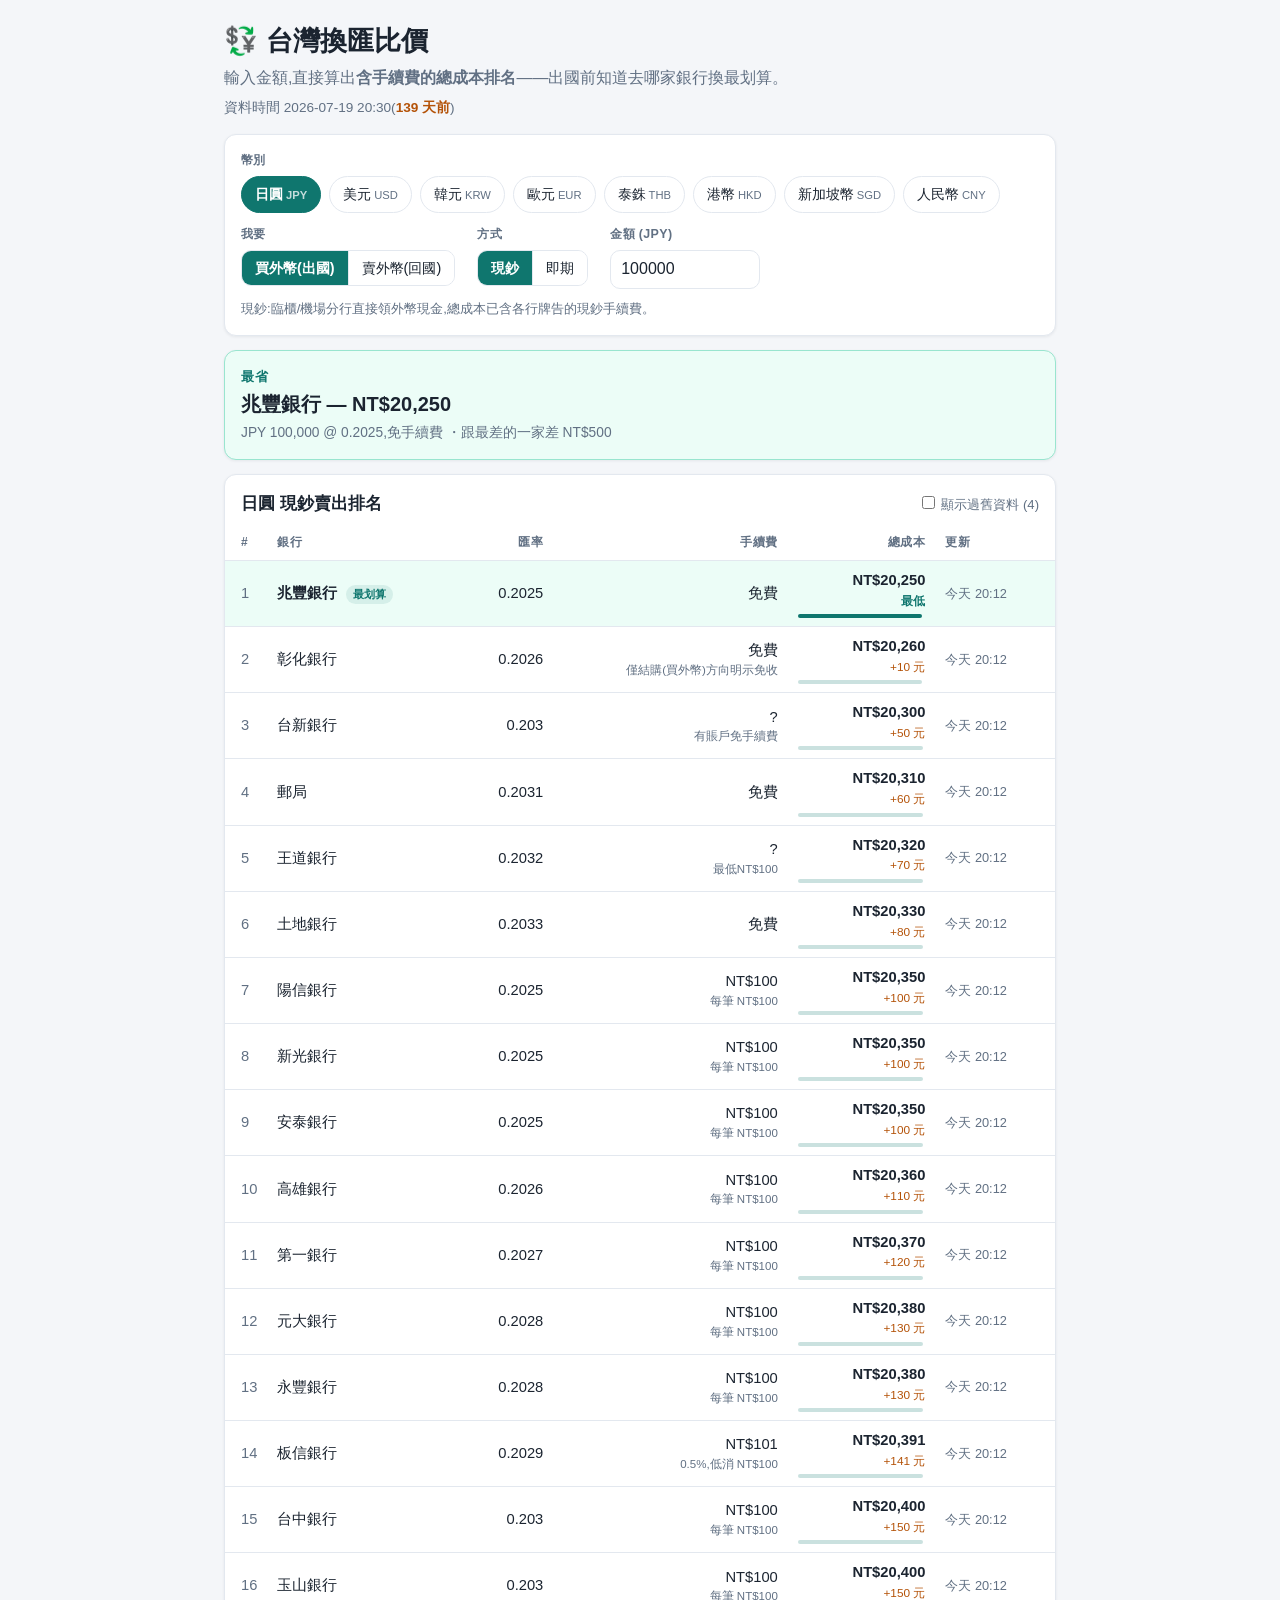
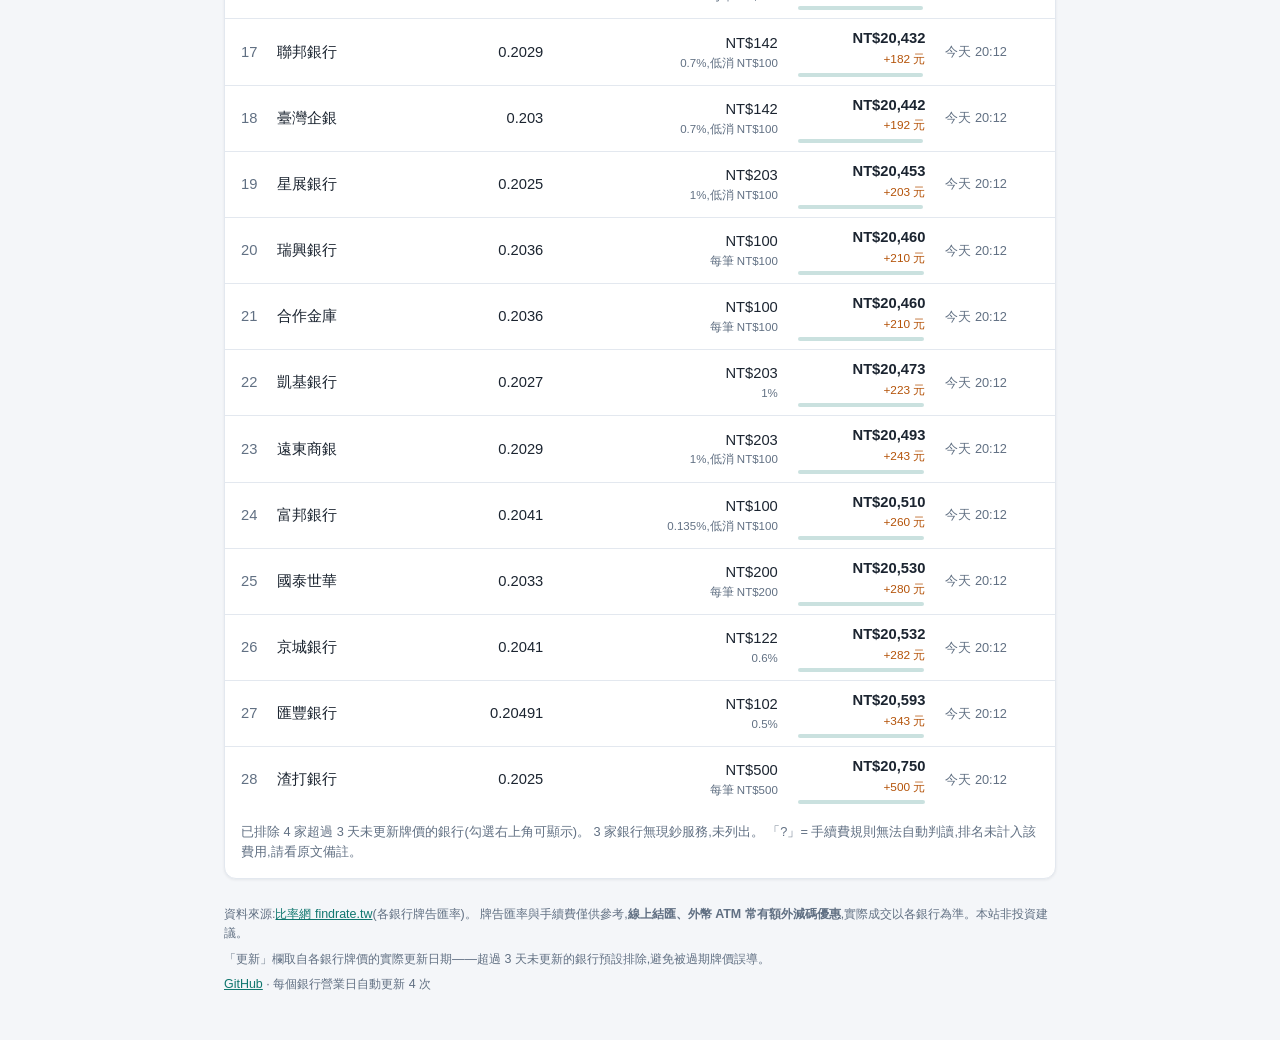
==== site/index.html @ 53cf7e86 "taiwan-fx-rates v1: total-cost FX comparison across ~35 Taiwan banks Scraper (requests+bs4) pulls pe" ====
<!DOCTYPE html>
<html lang="zh-Hant">
<head>
<meta charset="utf-8">
<meta name="viewport" content="width=device-width, initial-scale=1">
<meta name="description" content="比較台灣各銀行牌告匯率與手續費,輸入金額直接算出含手續費總成本排名,出國換匯不吃虧。">
<title>台灣換匯比價 — 哪家銀行換外幣最划算?</title>
<link rel="icon" href="data:image/svg+xml,<svg xmlns='http://www.w3.org/2000/svg' viewBox='0 0 100 100'><text y='.9em' font-size='90'>💱</text></svg>">
<link rel="stylesheet" href="style.css">
</head>
<body>
<header class="page-head">
  <h1>💱 台灣換匯比價</h1>
  <p class="tagline">輸入金額,直接算出<strong>含手續費的總成本排名</strong>——出國前知道去哪家銀行換最划算。</p>
  <p class="freshness" id="freshness">資料載入中…</p>
</header>

<main>
  <section class="controls card">
    <div class="control-group">
      <span class="control-label">幣別</span>
      <div class="chips" id="currency-chips" role="tablist"></div>
    </div>
    <div class="control-row">
      <div class="control-group">
        <span class="control-label">我要</span>
        <div class="segmented" id="direction-seg">
          <button data-value="buy" class="active">買外幣(出國)</button>
          <button data-value="sell">賣外幣(回國)</button>
        </div>
      </div>
      <div class="control-group">
        <span class="control-label">方式</span>
        <div class="segmented" id="channel-seg">
          <button data-value="cash" class="active">現鈔</button>
          <button data-value="spot">即期</button>
        </div>
      </div>
      <div class="control-group">
        <label class="control-label" for="amount">金額 <span id="amount-unit"></span></label>
        <input type="number" id="amount" min="0" step="any" inputmode="decimal">
      </div>
    </div>
    <p class="channel-hint" id="channel-hint"></p>
  </section>

  <section class="best card" id="best-card" hidden></section>

  <section class="card table-card">
    <div class="table-head">
      <h2 id="table-title"></h2>
      <label class="stale-toggle"><input type="checkbox" id="show-stale"> 顯示過舊資料 (<span id="stale-count">0</span>)</label>
    </div>
    <div class="table-wrap">
      <table id="rate-table">
        <thead>
          <tr>
            <th class="col-rank">#</th>
            <th>銀行</th>
            <th class="num">匯率</th>
            <th class="num col-fee">手續費</th>
            <th class="num" id="total-th">總成本</th>
            <th class="col-updated">更新</th>
          </tr>
        </thead>
        <tbody id="table-body"></tbody>
      </table>
    </div>
    <p class="table-note" id="table-note"></p>
  </section>
</main>

<footer class="page-foot">
  <p>資料來源:<a id="source-link" href="https://www.findrate.tw/" target="_blank" rel="noopener">比率網 findrate.tw</a>(各銀行牌告匯率)。
  牌告匯率與手續費僅供參考,<strong>線上結匯、外幣 ATM 常有額外減碼優惠</strong>,實際成交以各銀行為準。本站非投資建議。</p>
  <p>「更新」欄取自各銀行牌價的實際更新日期——超過 3 天未更新的銀行預設排除,避免被過期牌價誤導。</p>
  <p><a href="https://github.com/Mullerchen910912/taiwan-fx-rates" target="_blank" rel="noopener">GitHub</a> · 每個銀行營業日自動更新 4 次</p>
</footer>

<script src="app.js"></script>
</body>
</html>
---- site/style.css ----
:root {
  --bg: #f4f6f9;
  --card: #ffffff;
  --text: #1b2430;
  --muted: #617083;
  --border: #e3e8ef;
  --accent: #0f766e;
  --accent-contrast: #ffffff;
  --accent-soft: rgba(15, 118, 110, 0.10);
  --best-bg: #ecfdf7;
  --best-border: #99e5cf;
  --bar: rgba(15, 118, 110, 0.22);
  --warn: #b45309;
  --warn-bg: #fef3c7;
  --shadow: 0 1px 3px rgba(16, 24, 40, 0.07);
}
@media (prefers-color-scheme: dark) {
  :root {
    --bg: #0e141b;
    --card: #161e28;
    --text: #e7edf4;
    --muted: #93a1b3;
    --border: #273241;
    --accent: #2dd4bf;
    --accent-contrast: #06211d;
    --accent-soft: rgba(45, 212, 191, 0.14);
    --best-bg: #10302a;
    --best-border: #1f5c4f;
    --bar: rgba(45, 212, 191, 0.25);
    --warn: #fbbf24;
    --warn-bg: rgba(251, 191, 36, 0.14);
    --shadow: none;
  }
}

* { box-sizing: border-box; }
html { -webkit-text-size-adjust: 100%; }
body {
  margin: 0 auto;
  padding: 20px 14px 40px;
  max-width: 860px;
  background: var(--bg);
  color: var(--text);
  font-family: -apple-system, BlinkMacSystemFont, "Segoe UI", "Noto Sans TC", "PingFang TC", "Microsoft JhengHei", sans-serif;
  line-height: 1.55;
}
a { color: var(--accent); }

.page-head h1 { margin: 0 0 4px; font-size: 1.7rem; }
.tagline { margin: 0 0 6px; color: var(--muted); }
.freshness { margin: 0 0 16px; font-size: 0.85rem; color: var(--muted); }
.freshness .old { color: var(--warn); font-weight: 600; }

.card {
  background: var(--card);
  border: 1px solid var(--border);
  border-radius: 12px;
  padding: 16px;
  margin-bottom: 14px;
  box-shadow: var(--shadow);
}

/* ---- controls ---- */
.control-group { margin-bottom: 12px; }
.control-row { display: flex; flex-wrap: wrap; gap: 12px 22px; }
.control-row .control-group { margin-bottom: 0; }
.control-label { display: block; font-size: 0.78rem; font-weight: 700; color: var(--muted); margin-bottom: 6px; letter-spacing: 0.03em; }

.chips { display: flex; flex-wrap: wrap; gap: 8px; }
.chips button, .segmented button {
  font: inherit;
  font-size: 0.9rem;
  padding: 6px 13px;
  border: 1px solid var(--border);
  background: var(--card);
  color: var(--text);
  border-radius: 999px;
  cursor: pointer;
}
.chips button .code { color: var(--muted); font-size: 0.78em; margin-left: 3px; }
.chips button.active, .segmented button.active {
  background: var(--accent);
  border-color: var(--accent);
  color: var(--accent-contrast);
  font-weight: 700;
}
.chips button.active .code { color: inherit; opacity: 0.75; }

.segmented { display: inline-flex; border: 1px solid var(--border); border-radius: 10px; overflow: hidden; }
.segmented button { border: none; border-radius: 0; }
.segmented button + button { border-left: 1px solid var(--border); }

#amount {
  font: inherit;
  font-size: 1rem;
  width: 150px;
  padding: 6px 10px;
  border: 1px solid var(--border);
  border-radius: 10px;
  background: var(--card);
  color: var(--text);
}
#amount:focus { outline: 2px solid var(--accent); outline-offset: 1px; }
.channel-hint { margin: 10px 0 0; font-size: 0.82rem; color: var(--muted); }

/* ---- best card ---- */
.best { background: var(--best-bg); border-color: var(--best-border); }
.best .best-label { font-size: 0.8rem; font-weight: 700; color: var(--accent); letter-spacing: 0.05em; }
.best .best-main { font-size: 1.25rem; font-weight: 800; margin: 2px 0; }
.best .best-sub { font-size: 0.86rem; color: var(--muted); margin: 0; }

/* ---- table ---- */
.table-card { padding: 16px 0 8px; }
.table-head { display: flex; justify-content: space-between; align-items: baseline; flex-wrap: wrap; gap: 6px; padding: 0 16px 8px; }
.table-head h2 { margin: 0; font-size: 1.05rem; }
.stale-toggle { font-size: 0.82rem; color: var(--muted); user-select: none; }
.table-wrap { overflow-x: auto; }
table { width: 100%; border-collapse: collapse; font-size: 0.92rem; }
th, td { padding: 8px 10px; text-align: left; border-top: 1px solid var(--border); }
thead th { border-top: none; font-size: 0.75rem; color: var(--muted); letter-spacing: 0.04em; white-space: nowrap; }
th.num, td.num { text-align: right; font-variant-numeric: tabular-nums; }
th:first-child, td:first-child { padding-left: 16px; }
th:last-child, td:last-child { padding-right: 16px; }
.col-rank { width: 2em; color: var(--muted); }

tr.best-row { background: var(--best-bg); }
tr.best-row td:nth-child(2) { font-weight: 700; }
tr.stale-row { opacity: 0.62; }

td .bank-link { color: inherit; text-decoration: none; }
td .bank-link:hover { text-decoration: underline; color: var(--accent); }

.total-cell { min-width: 108px; }
.total-num { font-weight: 650; }
.diff { display: block; font-size: 0.74rem; color: var(--warn); }
.diff.zero, .diff.good { color: var(--accent); font-weight: 700; }
.bar { height: 4px; border-radius: 2px; background: var(--bar); margin-top: 4px; }
tr.best-row .bar { background: var(--accent); }

.fee-note, .updated-date { display: block; font-size: 0.72rem; color: var(--muted); white-space: nowrap; }
.badge {
  display: inline-block;
  font-size: 0.7rem;
  font-weight: 700;
  padding: 1px 7px;
  border-radius: 999px;
  background: var(--warn-bg);
  color: var(--warn);
  margin-left: 5px;
  white-space: nowrap;
}
.badge-accent { background: var(--accent-soft); color: var(--accent); }
td.updated { font-size: 0.8rem; color: var(--muted); white-space: nowrap; }
td.updated.stale { color: var(--warn); }

.table-note { margin: 10px 16px 8px; font-size: 0.8rem; color: var(--muted); }
.status-msg { padding: 24px 16px; text-align: center; color: var(--muted); }

/* ---- footer ---- */
.page-foot { margin-top: 26px; font-size: 0.78rem; color: var(--muted); }
.page-foot p { margin: 6px 0; }

@media (max-width: 560px) {
  body { padding: 14px 8px 30px; }
  .page-head h1 { font-size: 1.4rem; }
  th, td { padding: 7px 6px; }
  th:first-child, td:first-child { padding-left: 10px; }
  th:last-child, td:last-child { padding-right: 10px; }
  .col-updated, td.updated { display: none; }
  table { font-size: 0.88rem; }
  #amount { width: 130px; }
}
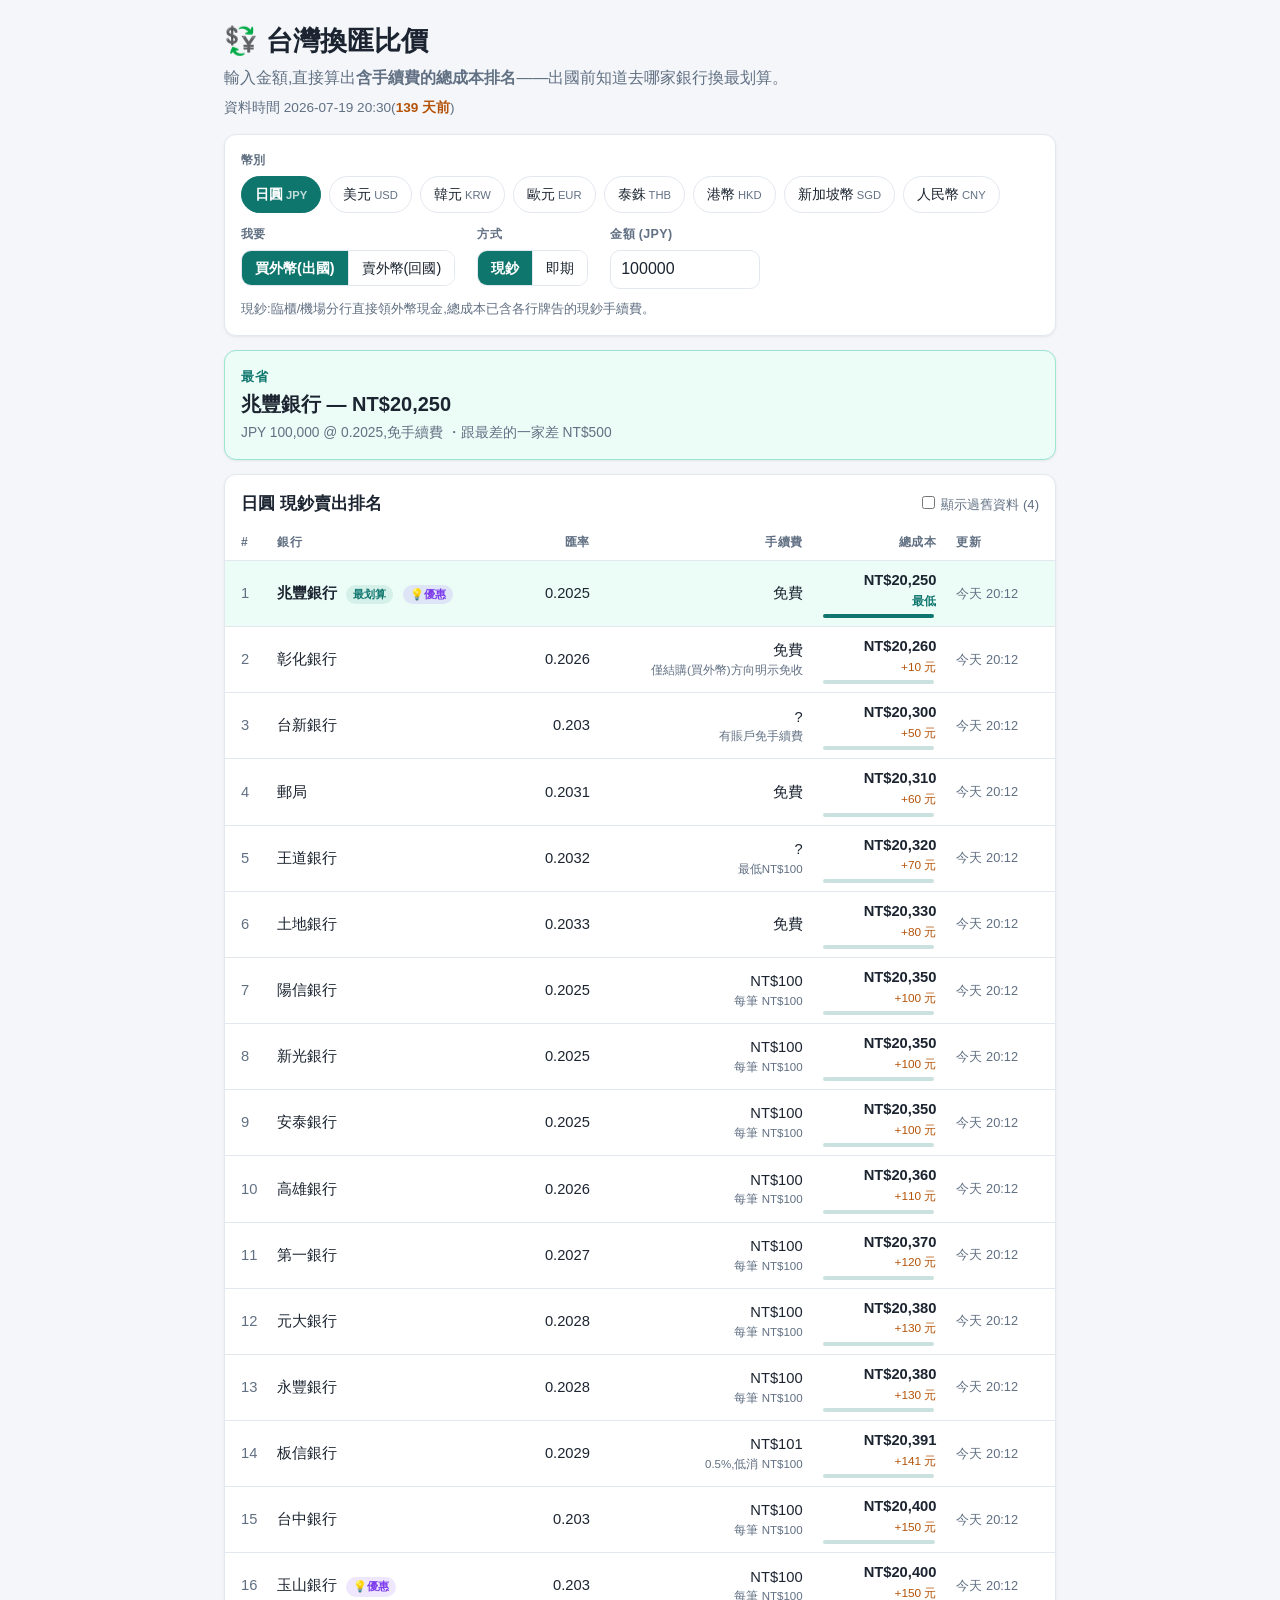
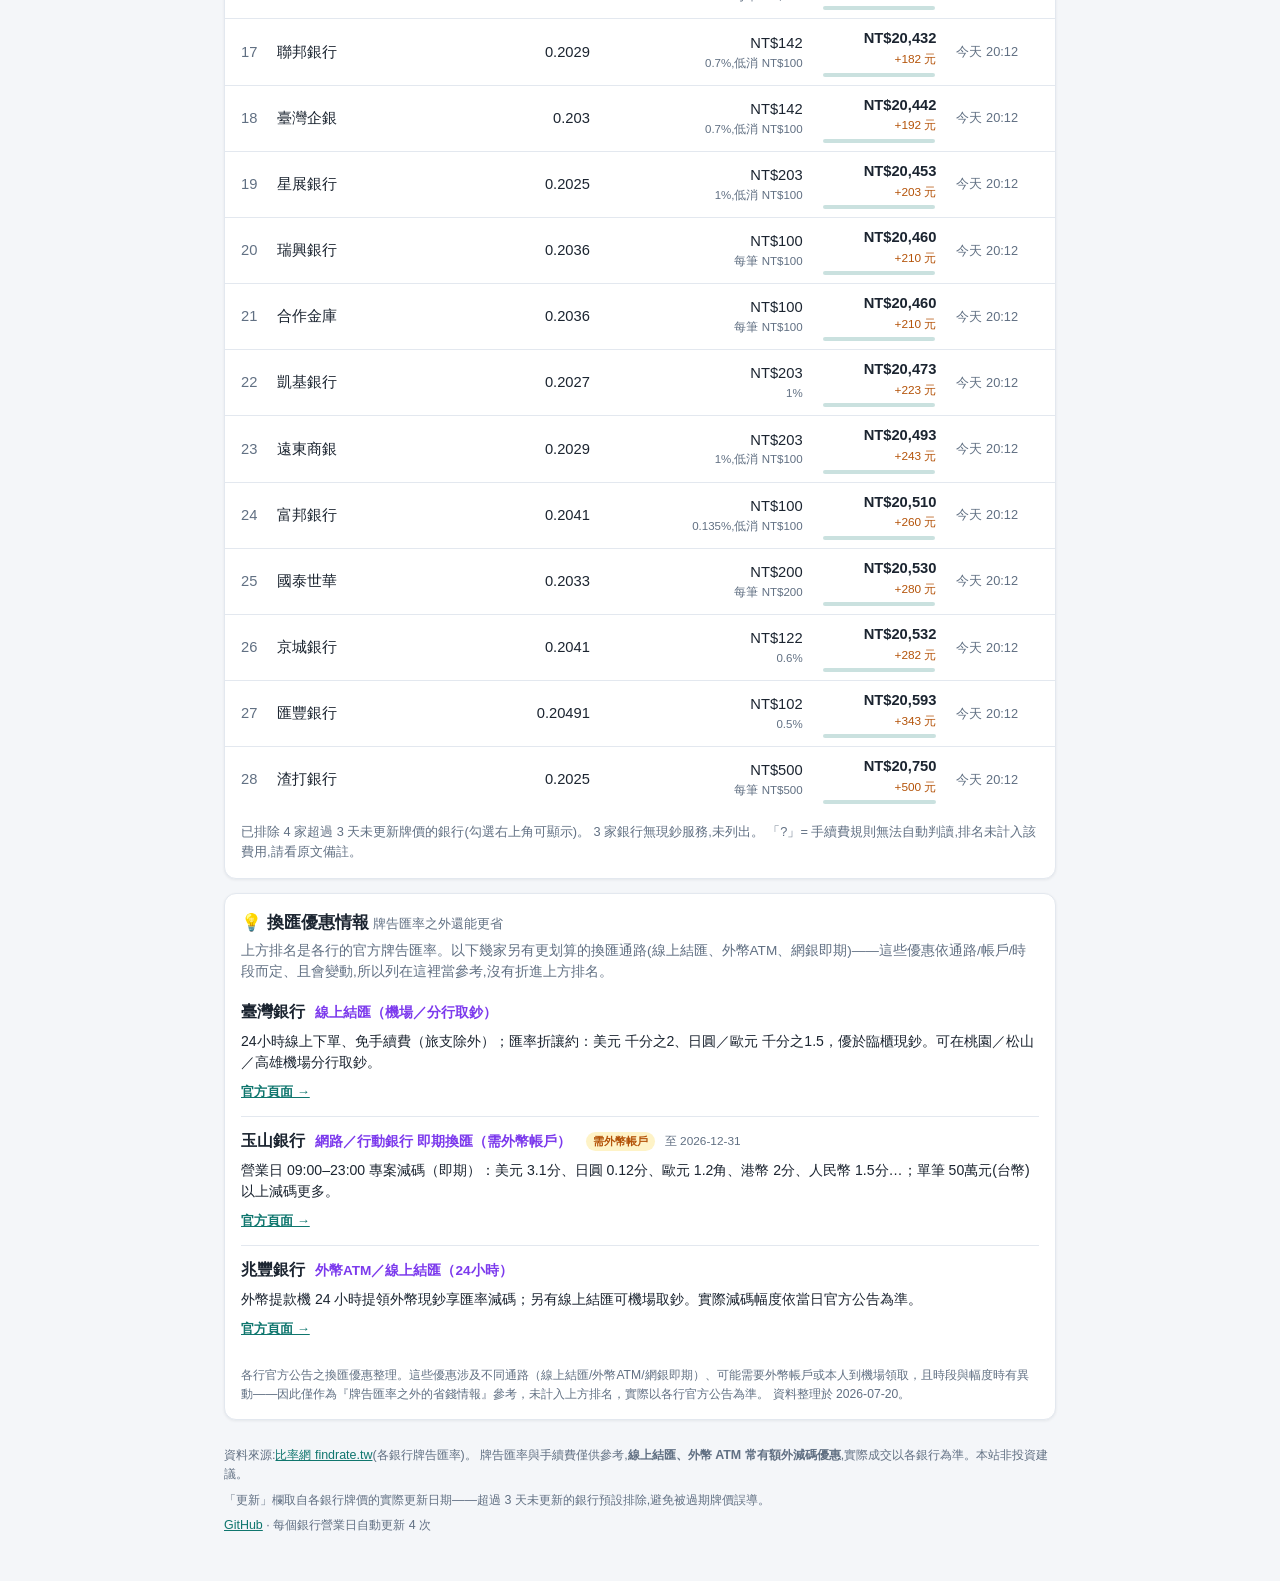
==== commit 830910ee: "feat: FX promotion overlay + refresh data; cross-checked vs bank official rates - data/promos.json: " ====
--- a/site/index.html
+++ b/site/index.html
@@ -68,6 +68,13 @@
     </div>
     <p class="table-note" id="table-note"></p>
   </section>
+
+  <section class="card promos-card" id="promos-card" hidden>
+    <h2 class="promos-title">💡 換匯優惠情報 <span class="promos-sub">牌告匯率之外還能更省</span></h2>
+    <p class="promos-intro" id="promos-intro"></p>
+    <div id="promos-list"></div>
+    <p class="promos-note" id="promos-note"></p>
+  </section>
 </main>
 
 <footer class="page-foot">
--- a/site/style.css
+++ b/site/style.css
@@ -12,6 +12,8 @@
   --bar: rgba(15, 118, 110, 0.22);
   --warn: #b45309;
   --warn-bg: #fef3c7;
+  --promo: #7c3aed;
+  --promo-bg: rgba(124, 58, 237, 0.12);
   --shadow: 0 1px 3px rgba(16, 24, 40, 0.07);
 }
 @media (prefers-color-scheme: dark) {
@@ -29,6 +31,8 @@
     --bar: rgba(45, 212, 191, 0.25);
     --warn: #fbbf24;
     --warn-bg: rgba(251, 191, 36, 0.14);
+    --promo: #c4b5fd;
+    --promo-bg: rgba(167, 139, 250, 0.18);
     --shadow: none;
   }
 }
@@ -150,10 +154,25 @@
   white-space: nowrap;
 }
 .badge-accent { background: var(--accent-soft); color: var(--accent); }
+.badge-promo { background: var(--promo-bg); color: var(--promo); cursor: help; }
 td.updated { font-size: 0.8rem; color: var(--muted); white-space: nowrap; }
 td.updated.stale { color: var(--warn); }
 
 .table-note { margin: 10px 16px 8px; font-size: 0.8rem; color: var(--muted); }
+
+/* ---- promotions ---- */
+.promos-title { margin: 0 0 4px; font-size: 1.05rem; }
+.promos-sub { font-size: 0.8rem; font-weight: 400; color: var(--muted); }
+.promos-intro { margin: 0 0 14px; font-size: 0.85rem; color: var(--muted); }
+.promo { padding: 12px 0; border-top: 1px solid var(--border); }
+.promo:first-of-type { border-top: none; padding-top: 4px; }
+.promo-head { display: flex; flex-wrap: wrap; align-items: center; gap: 6px 10px; }
+.promo-bank { font-weight: 700; }
+.promo-channel { font-size: 0.85rem; color: var(--promo); font-weight: 600; }
+.promo-expiry { font-size: 0.74rem; color: var(--muted); }
+.promo-benefit { margin: 6px 0 6px; font-size: 0.88rem; line-height: 1.5; }
+.promo-link { font-size: 0.82rem; font-weight: 600; }
+.promos-note { margin: 14px 0 0; font-size: 0.76rem; color: var(--muted); line-height: 1.5; }
 .status-msg { padding: 24px 16px; text-align: center; color: var(--muted); }
 
 /* ---- footer ---- */
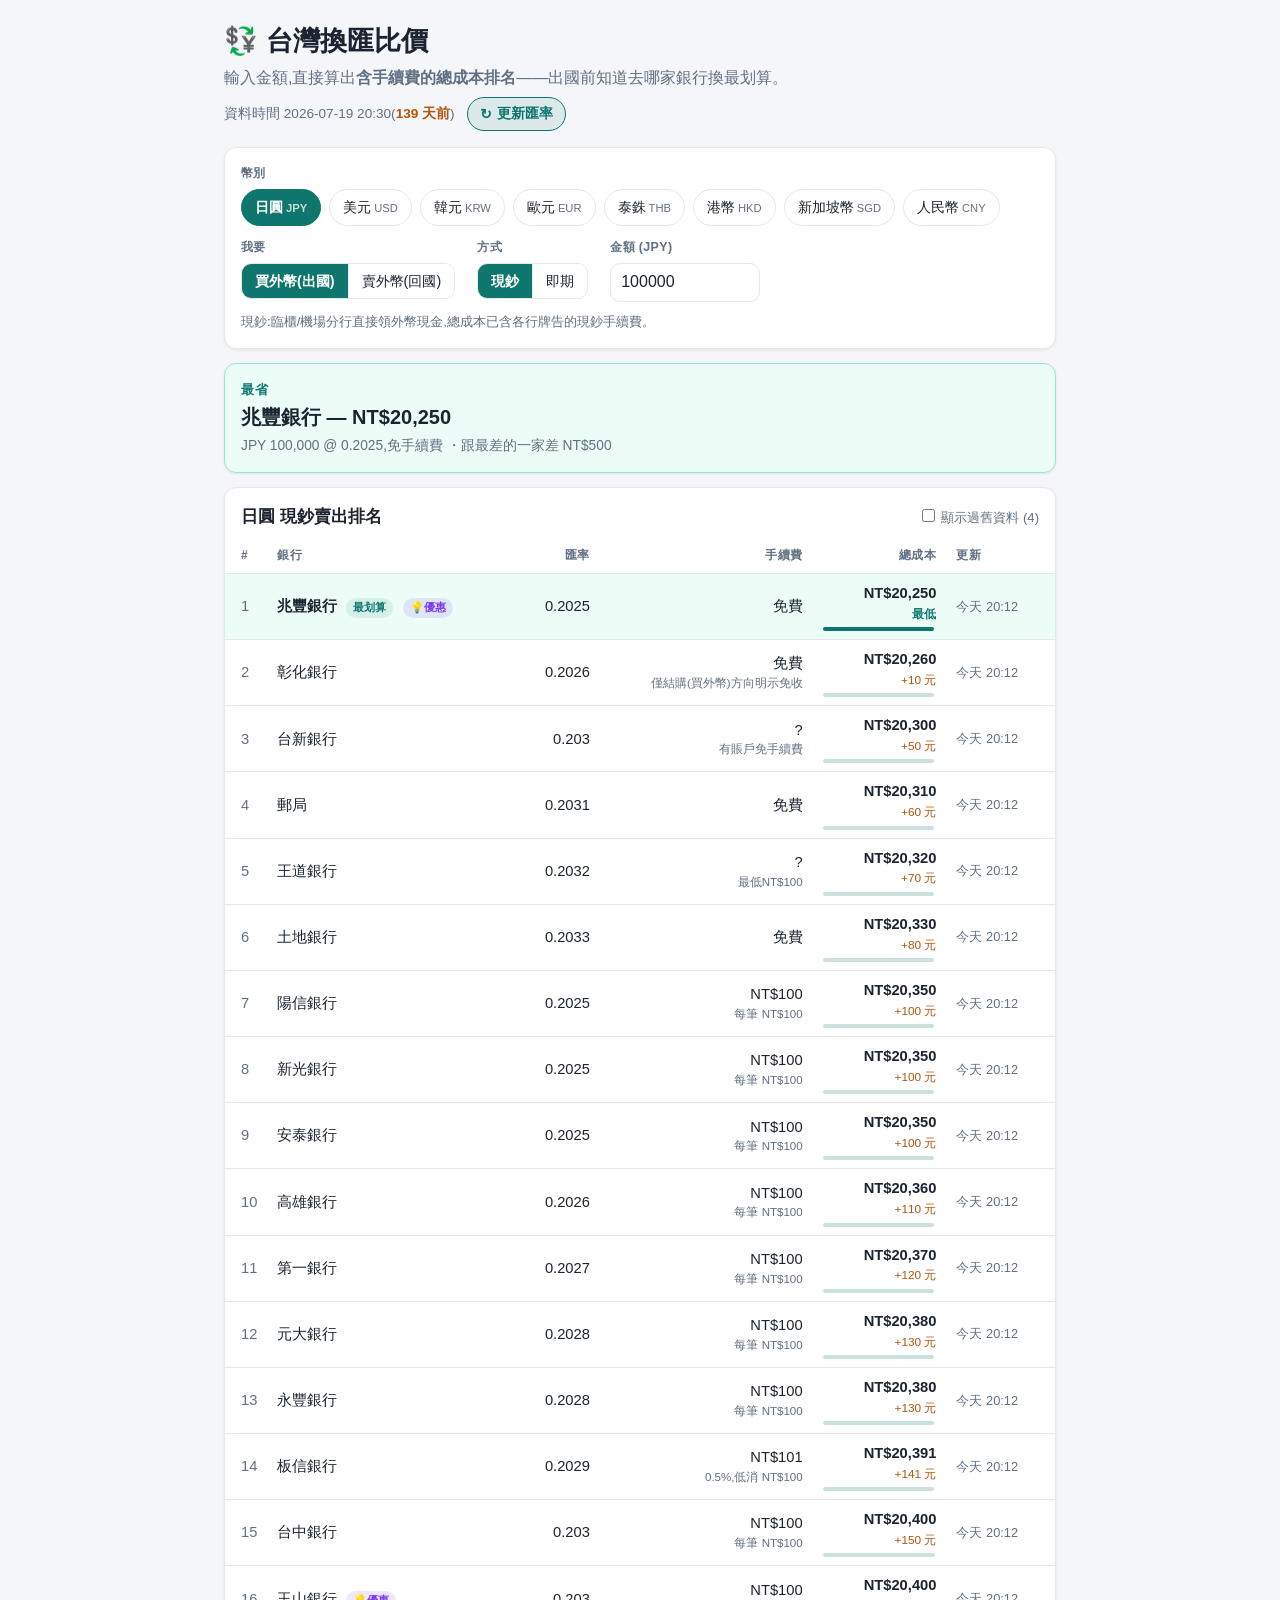
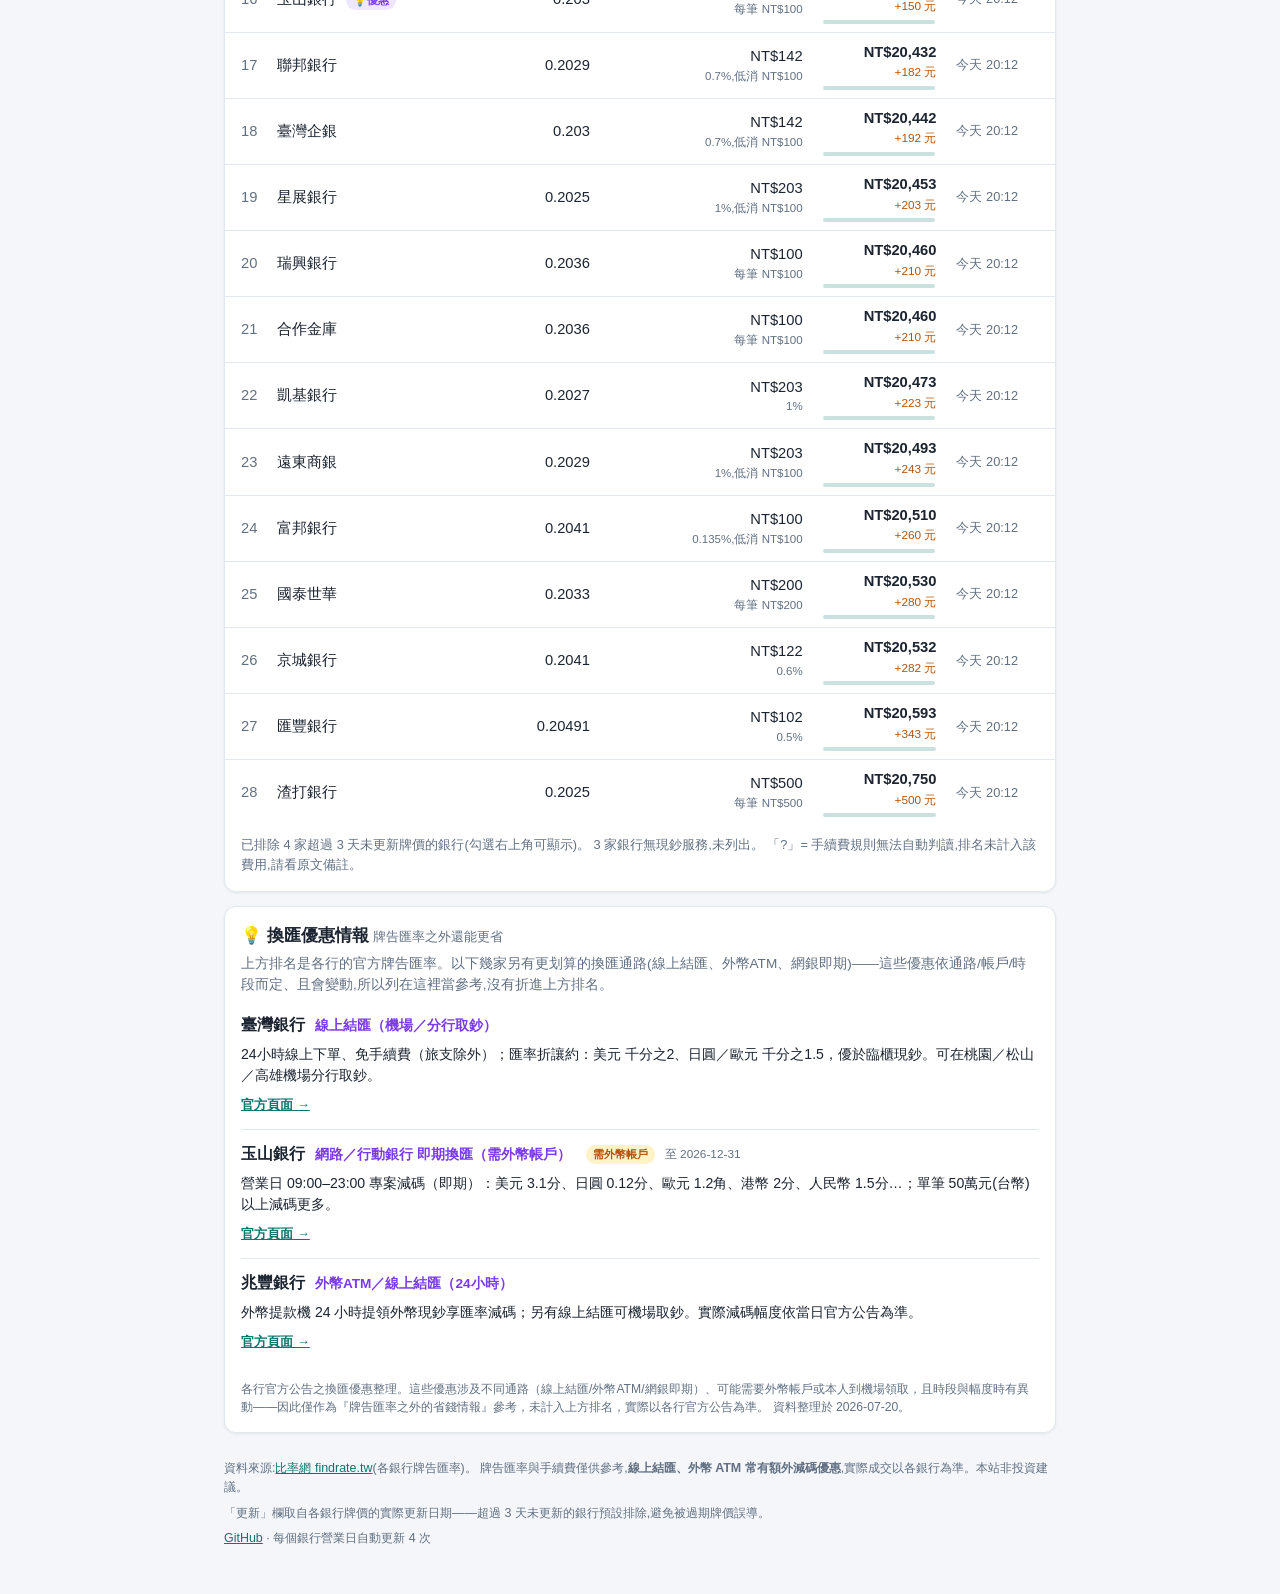
==== commit 5e39ae2a: "feat: manual '更新匯率' refresh button + denser scrape schedule Static Pages can't scrape banks live (CO" ====
--- a/site/index.html
+++ b/site/index.html
@@ -12,7 +12,13 @@
 <header class="page-head">
   <h1>💱 台灣換匯比價</h1>
   <p class="tagline">輸入金額,直接算出<strong>含手續費的總成本排名</strong>——出國前知道去哪家銀行換最划算。</p>
-  <p class="freshness" id="freshness">資料載入中…</p>
+  <div class="freshness-row">
+    <p class="freshness" id="freshness">資料載入中…</p>
+    <button type="button" id="refresh-btn" class="refresh-btn" title="重新抓取最新一次自動更新的牌價">
+      <span class="refresh-icon" aria-hidden="true">↻</span> 更新匯率
+    </button>
+    <span class="refresh-flash" id="refresh-flash" role="status"></span>
+  </div>
 </header>
 
 <main>
--- a/site/style.css
+++ b/site/style.css
@@ -52,8 +52,37 @@
 
 .page-head h1 { margin: 0 0 4px; font-size: 1.7rem; }
 .tagline { margin: 0 0 6px; color: var(--muted); }
-.freshness { margin: 0 0 16px; font-size: 0.85rem; color: var(--muted); }
+.freshness-row { display: flex; align-items: center; flex-wrap: wrap; gap: 8px 12px; margin-bottom: 16px; }
+.freshness { margin: 0; font-size: 0.85rem; color: var(--muted); }
 .freshness .old { color: var(--warn); font-weight: 600; }
+
+.refresh-btn {
+  font: inherit;
+  font-size: 0.85rem;
+  font-weight: 600;
+  display: inline-flex;
+  align-items: center;
+  gap: 5px;
+  padding: 5px 12px;
+  border: 1px solid var(--accent);
+  background: var(--accent-soft);
+  color: var(--accent);
+  border-radius: 999px;
+  cursor: pointer;
+}
+.refresh-btn:hover { background: var(--accent); color: var(--accent-contrast); }
+.refresh-btn:disabled { opacity: 0.6; cursor: default; }
+.refresh-icon { display: inline-block; font-size: 1.05em; }
+.refresh-btn.loading .refresh-icon { animation: spin 0.7s linear infinite; }
+@keyframes spin { to { transform: rotate(360deg); } }
+
+.refresh-flash { font-size: 0.8rem; opacity: 0; transition: opacity 0.25s; }
+.refresh-flash.show { opacity: 1; }
+.refresh-flash.ok { color: var(--accent); }
+.refresh-flash.err { color: var(--warn); }
+@media (prefers-reduced-motion: reduce) {
+  .refresh-btn.loading .refresh-icon { animation: none; }
+}
 
 .card {
   background: var(--card);
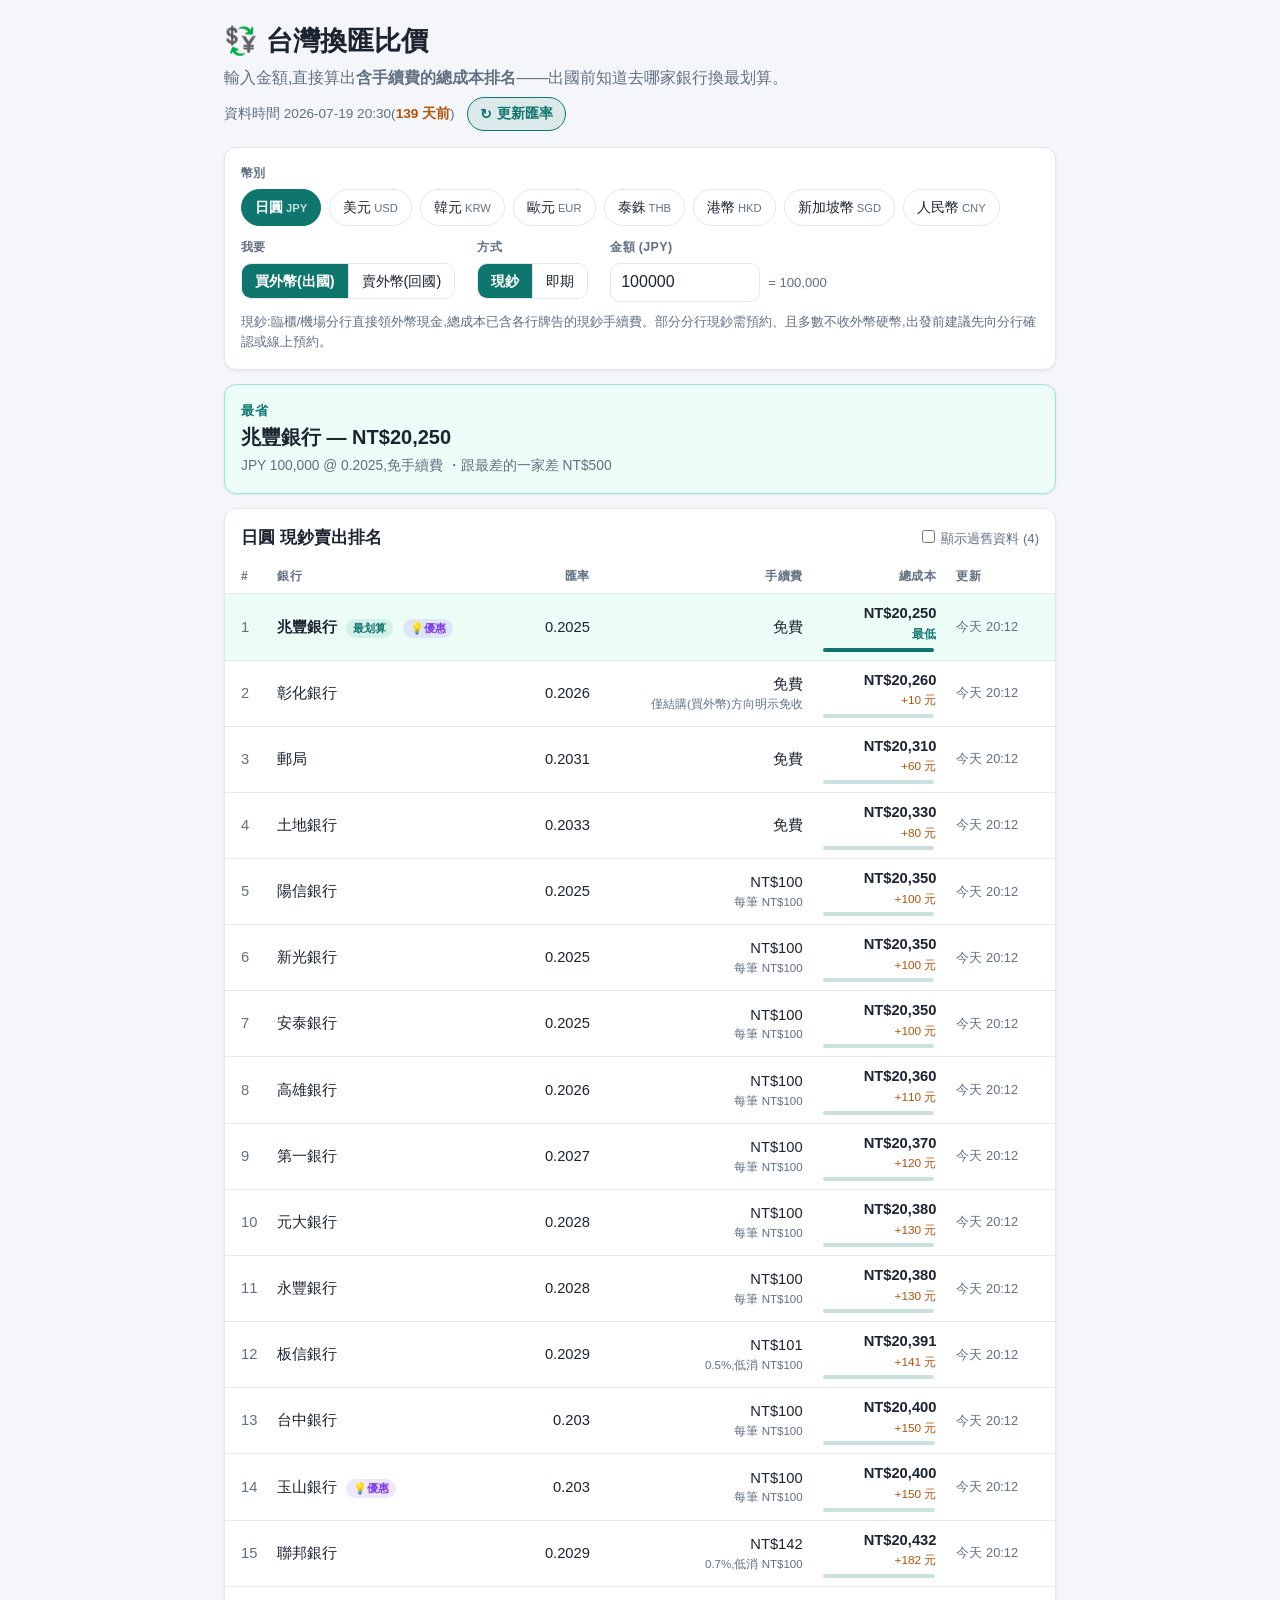
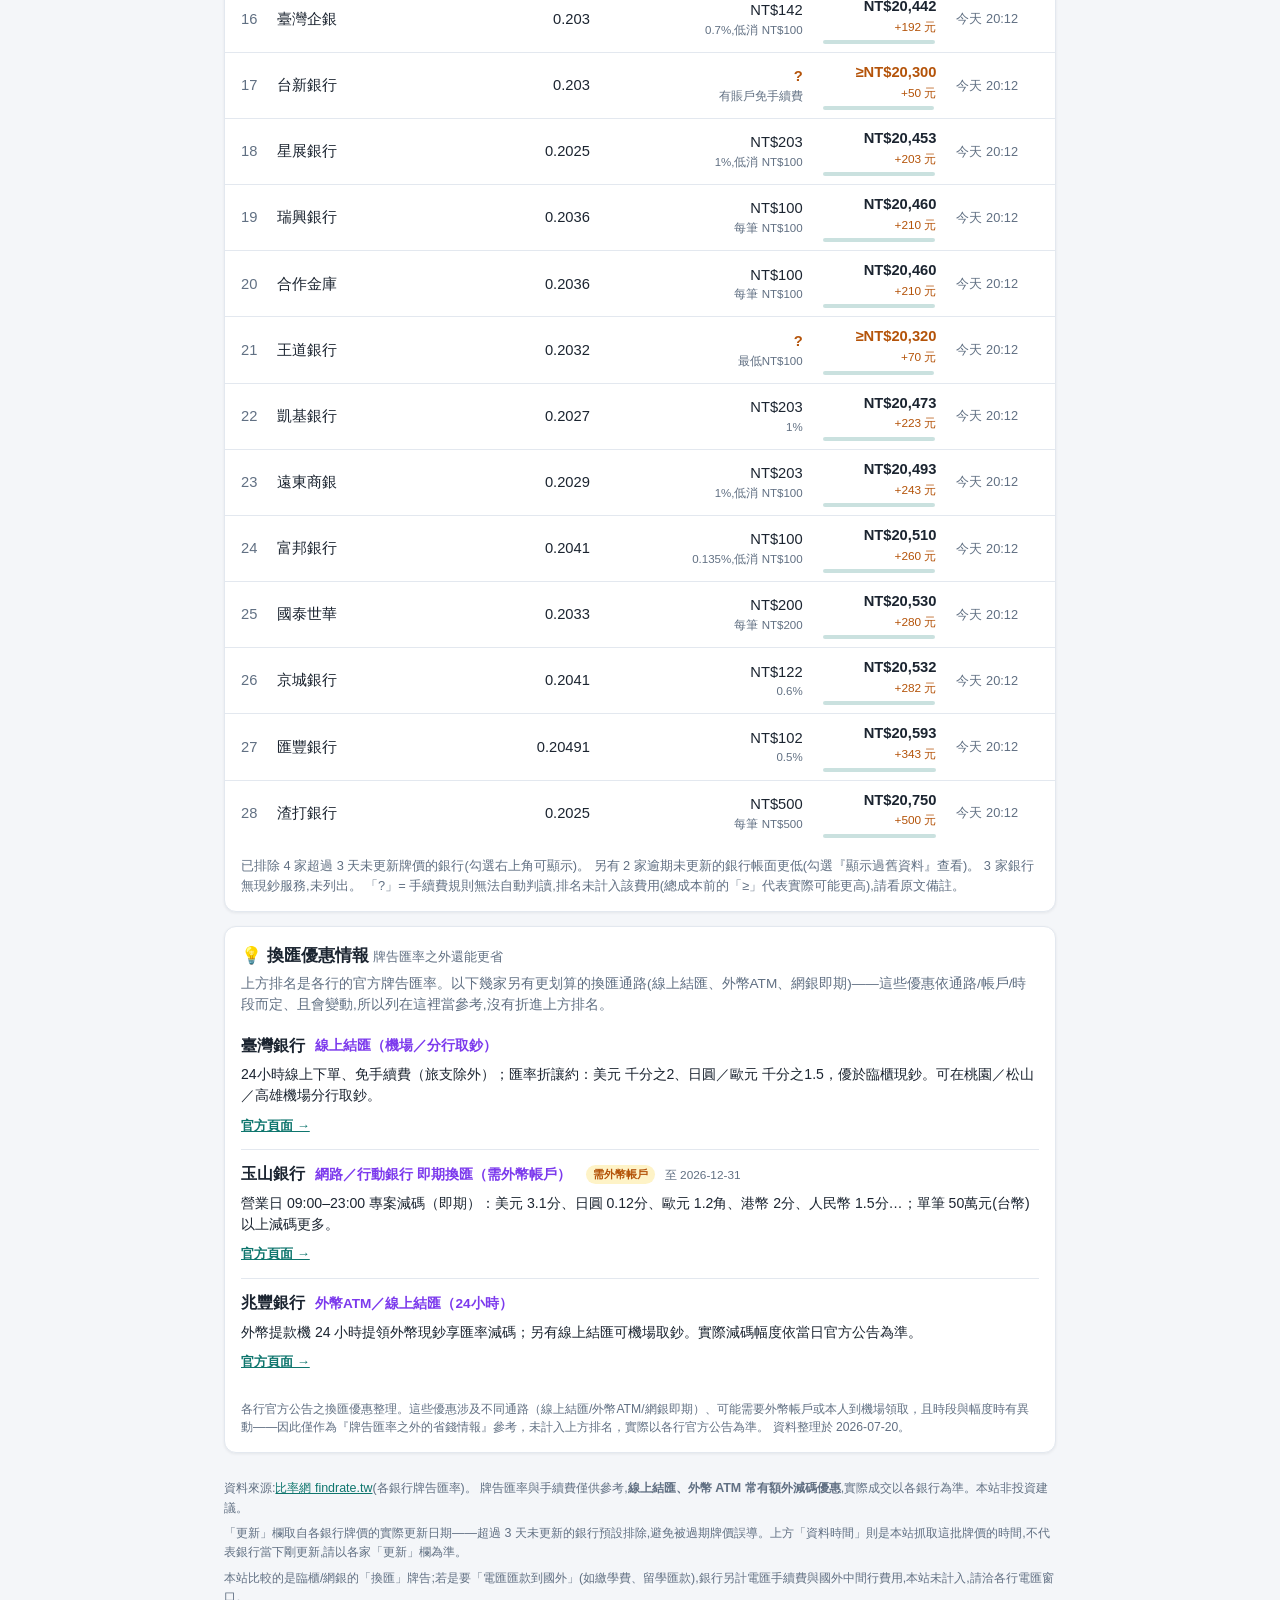
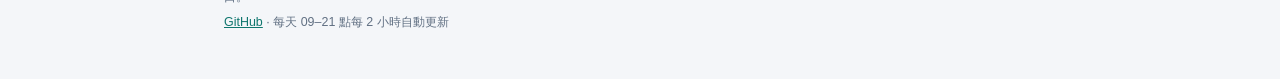
==== commit 1e23fd4a: "ux: fixes from 4 simulated-user reviews - fee-unconfirmed banks no longer fake a win: '最省' card reco" ====
--- a/site/index.html
+++ b/site/index.html
@@ -44,7 +44,10 @@
       </div>
       <div class="control-group">
         <label class="control-label" for="amount">金額 <span id="amount-unit"></span></label>
-        <input type="number" id="amount" min="0" step="any" inputmode="decimal">
+        <div class="amount-row">
+          <input type="number" id="amount" min="0" step="any" inputmode="decimal">
+          <span class="amount-formatted" id="amount-formatted"></span>
+        </div>
       </div>
     </div>
     <p class="channel-hint" id="channel-hint"></p>
@@ -86,8 +89,9 @@
 <footer class="page-foot">
   <p>資料來源:<a id="source-link" href="https://www.findrate.tw/" target="_blank" rel="noopener">比率網 findrate.tw</a>(各銀行牌告匯率)。
   牌告匯率與手續費僅供參考,<strong>線上結匯、外幣 ATM 常有額外減碼優惠</strong>,實際成交以各銀行為準。本站非投資建議。</p>
-  <p>「更新」欄取自各銀行牌價的實際更新日期——超過 3 天未更新的銀行預設排除,避免被過期牌價誤導。</p>
-  <p><a href="https://github.com/Mullerchen910912/taiwan-fx-rates" target="_blank" rel="noopener">GitHub</a> · 每個銀行營業日自動更新 4 次</p>
+  <p>「更新」欄取自各銀行牌價的實際更新日期——超過 3 天未更新的銀行預設排除,避免被過期牌價誤導。上方「資料時間」則是本站抓取這批牌價的時間,不代表銀行當下剛更新,請以各家「更新」欄為準。</p>
+  <p>本站比較的是臨櫃/網銀的「換匯」牌告;若是要「電匯匯款到國外」(如繳學費、留學匯款),銀行另計電匯手續費與國外中間行費用,本站未計入,請洽各行電匯窗口。</p>
+  <p><a href="https://github.com/Mullerchen910912/taiwan-fx-rates" target="_blank" rel="noopener">GitHub</a> · 每天 09–21 點每 2 小時自動更新</p>
 </footer>
 
 <script src="app.js"></script>
--- a/site/style.css
+++ b/site/style.css
@@ -134,6 +134,8 @@
   color: var(--text);
 }
 #amount:focus { outline: 2px solid var(--accent); outline-offset: 1px; }
+.amount-row { display: inline-flex; align-items: baseline; gap: 8px; flex-wrap: wrap; }
+.amount-formatted { font-size: 0.82rem; color: var(--muted); white-space: nowrap; }
 .channel-hint { margin: 10px 0 0; font-size: 0.82rem; color: var(--muted); }
 
 /* ---- best card ---- */
@@ -141,6 +143,7 @@
 .best .best-label { font-size: 0.8rem; font-weight: 700; color: var(--accent); letter-spacing: 0.05em; }
 .best .best-main { font-size: 1.25rem; font-weight: 800; margin: 2px 0; }
 .best .best-sub { font-size: 0.86rem; color: var(--muted); margin: 0; }
+.best .best-warn { font-size: 0.82rem; color: var(--warn); font-weight: 600; margin: 8px 0 0; }
 
 /* ---- table ---- */
 .table-card { padding: 16px 0 8px; }
@@ -169,6 +172,10 @@
 .diff.zero, .diff.good { color: var(--accent); font-weight: 700; }
 .bar { height: 4px; border-radius: 2px; background: var(--bar); margin-top: 4px; }
 tr.best-row .bar { background: var(--accent); }
+
+/* Fee-unconfirmed ("?") rows: the fee mark and the total both need to read
+   as "uncertain, could be higher" rather than "free"/"cheapest". */
+.cost-unsure { color: var(--warn); font-weight: 700; cursor: help; }
 
 .fee-note, .updated-date { display: block; font-size: 0.72rem; color: var(--muted); white-space: nowrap; }
 .badge {
@@ -214,7 +221,54 @@
   th, td { padding: 7px 6px; }
   th:first-child, td:first-child { padding-left: 10px; }
   th:last-child, td:last-child { padding-right: 10px; }
-  .col-updated, td.updated { display: none; }
   table { font-size: 0.88rem; }
   #amount { width: 130px; }
-}
+
+  /* Card-style rows so bank name + total cost are always visible together
+     without horizontal scrolling. Header is dropped in favour of small
+     inline labels (::before, from each td's data-label) on the secondary
+     line, since a table <thead> doesn't make sense once rows are cards. */
+  #rate-table thead { display: none; }
+  #rate-table, #rate-table tbody { display: block; width: 100%; }
+  #rate-table tbody tr {
+    display: grid;
+    grid-template-columns: 1.6em 1fr auto;
+    grid-template-rows: auto auto auto;
+    column-gap: 8px;
+    row-gap: 3px;
+    align-items: baseline;
+    padding: 11px 10px;
+    border-top: 1px solid var(--border);
+  }
+  #rate-table tbody tr:first-child { border-top: none; }
+  #rate-table td {
+    display: block;
+    padding: 0;
+    border-top: none;
+    white-space: normal;
+  }
+  /* row 1: rank, bank name, total — the pair that must share a frame */
+  #rate-table td.col-rank { grid-column: 1; grid-row: 1; width: auto; align-self: start; font-size: 0.78rem; }
+  #rate-table td:nth-child(2) { grid-column: 2; grid-row: 1; text-align: left; font-size: 0.98rem; font-weight: 700; }
+  #rate-table td.total-cell { grid-column: 3; grid-row: 1; text-align: right; }
+  #rate-table td.total-cell .total-num { font-size: 1.05rem; } /* ~16.8px: stays >=16px */
+  #rate-table td.total-cell .bar { display: none; } /* decorative; column width is now per-card, not comparable */
+  /* row 2: rate + fee, smaller, secondary */
+  #rate-table td:nth-child(3) { grid-column: 1 / span 2; grid-row: 2; text-align: left; font-size: 0.82rem; color: var(--muted); }
+  #rate-table td.col-fee { grid-column: 3; grid-row: 2; text-align: right; font-size: 0.82rem; }
+  #rate-table td[data-label]::before {
+    content: attr(data-label) "：";
+    color: var(--muted);
+    font-weight: 500;
+  }
+  /* row 3: update time, full-width, right-aligned, muted (kept, not clipped) */
+  #rate-table td.updated {
+    grid-column: 1 / -1;
+    grid-row: 3;
+    text-align: right;
+    font-size: 0.72rem;
+    color: var(--muted);
+    white-space: nowrap;
+  }
+  #rate-table td.updated::before { content: "更新："; }
+}
